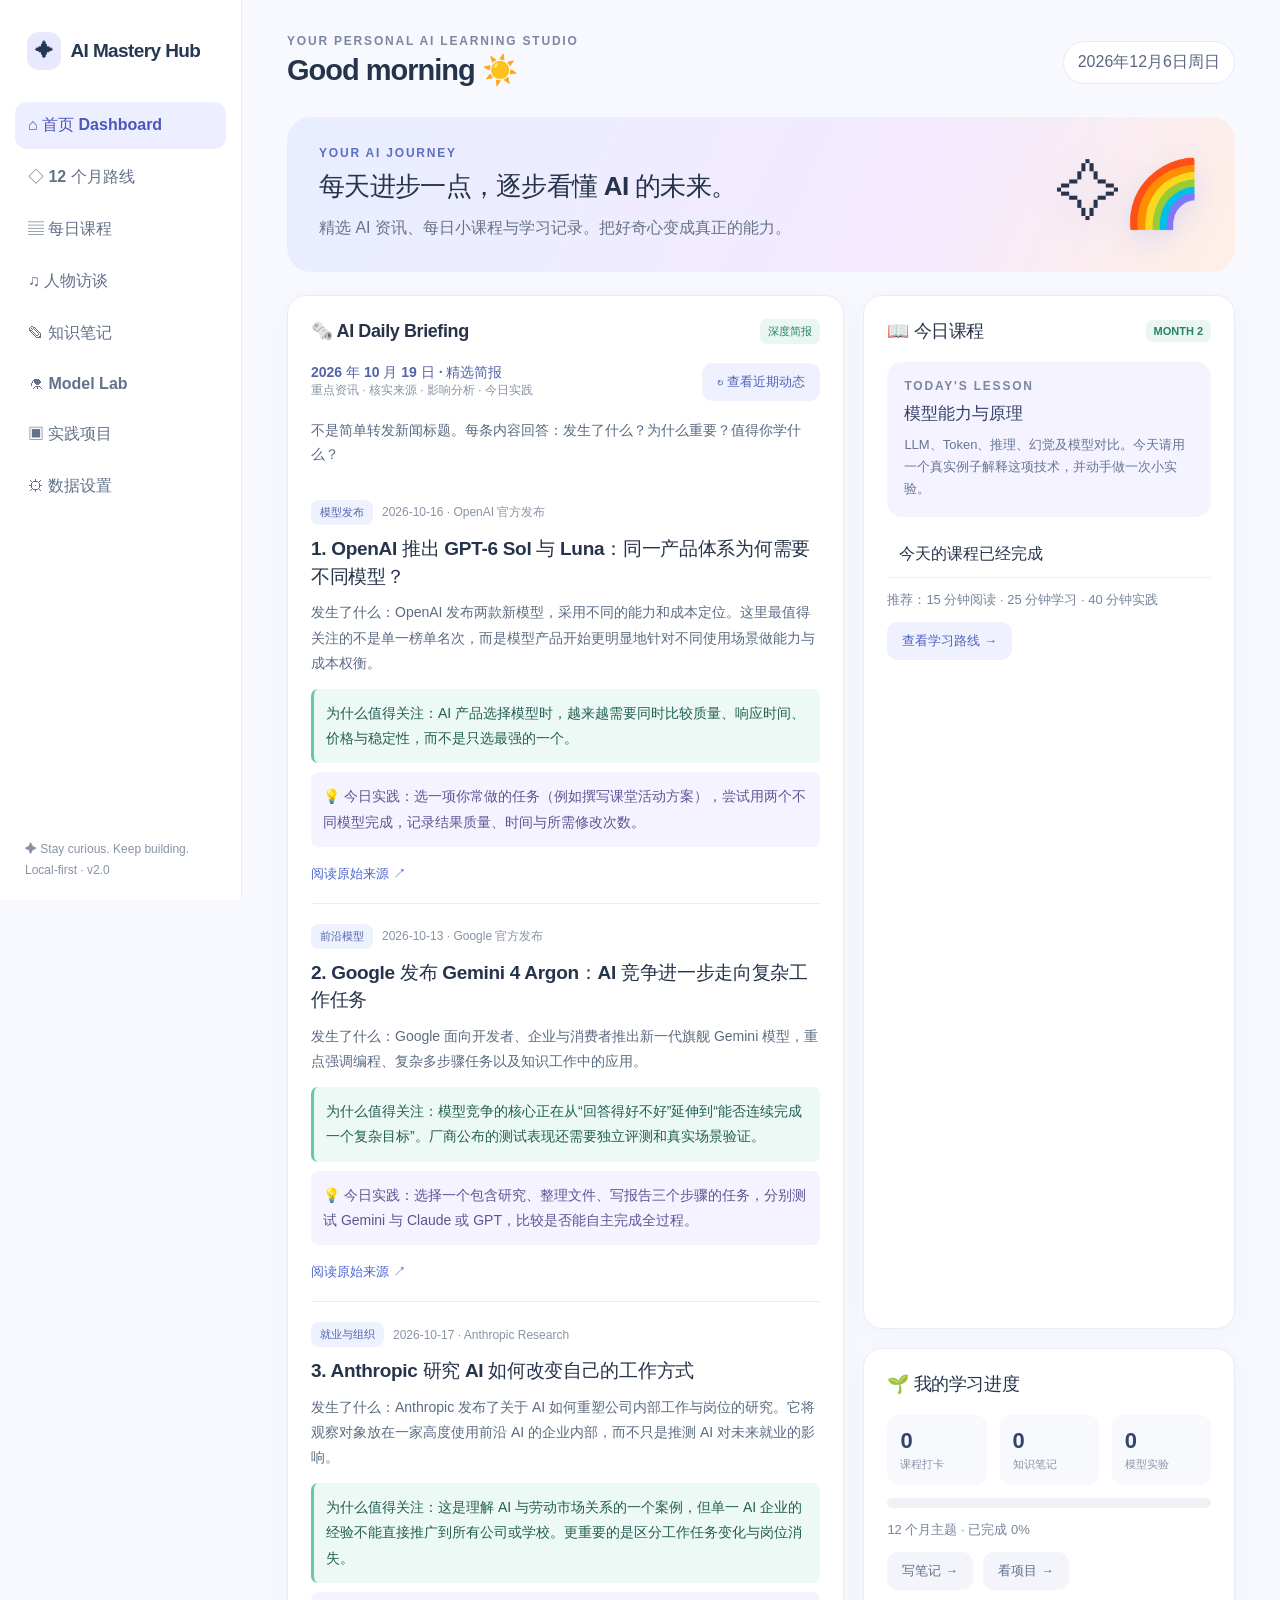
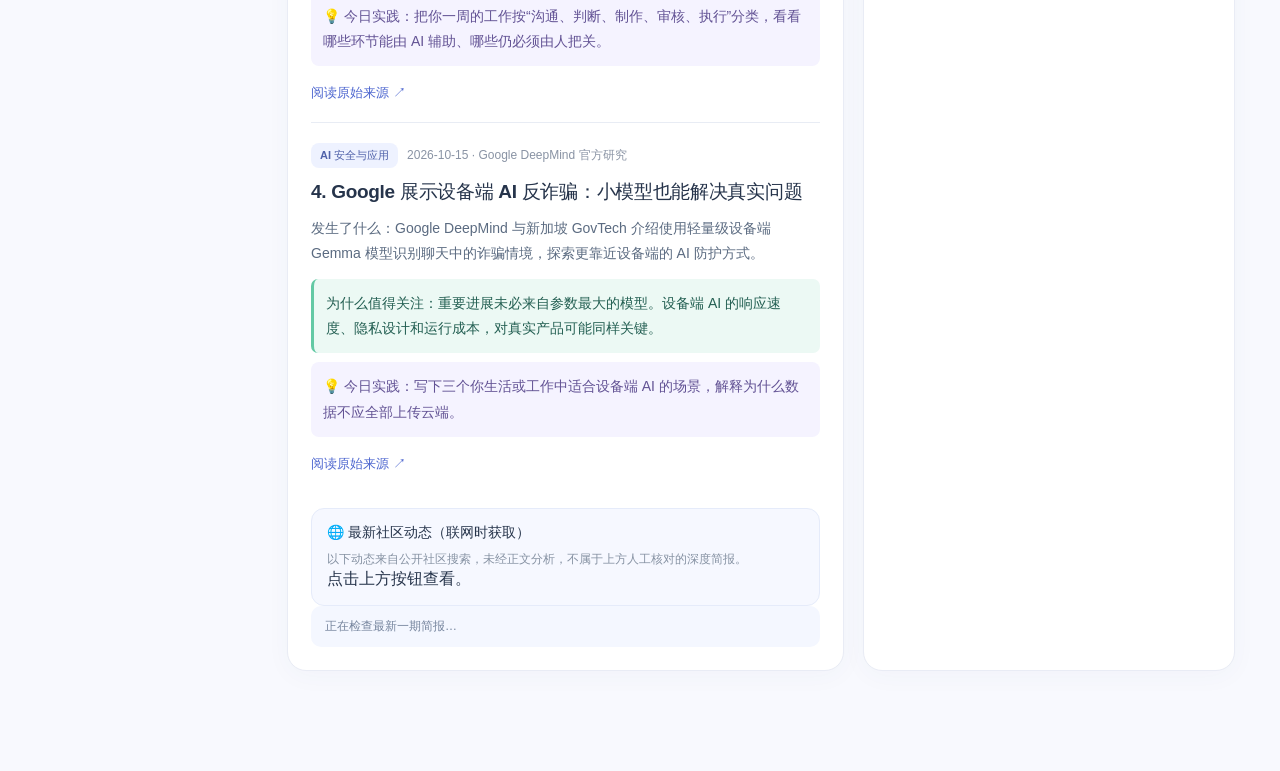
==== index.html @ 21d9a320 "Add AI Mastery Hub website" ====
<!doctype html><html lang="zh-CN"><head><meta charset="utf-8"><meta name="viewport" content="width=device-width, initial-scale=1"><title>AI Mastery Hub · Your Learning Studio</title><style>
:root{font-family:Inter,-apple-system,BlinkMacSystemFont,"Segoe UI","PingFang SC",sans-serif;color:#26344b;background:#f8f9fe;font-synthesis:none}*{box-sizing:border-box}body{margin:0}button,input,textarea,select{font:inherit}button{cursor:pointer}a{color:#4d66cf;text-decoration:none}a:hover{text-decoration:underline}.app{display:flex;min-height:100vh}.side{width:242px;background:white;border-right:1px solid #e8ebf4;padding:27px 15px;position:sticky;top:0;height:100vh;flex-shrink:0}.brand{font-size:19px;font-weight:850;letter-spacing:-.6px;display:flex;gap:9px;align-items:center;padding:5px 12px 32px;color:#243754}.logo{background:#e8e9ff;padding:8px;border-radius:12px}.nav{display:grid;gap:5px}.nav button{background:none;border:0;border-radius:12px;padding:13px;text-align:left;color:#63718a;font-weight:650}.nav button:hover,.nav button.active{background:#edeeff;color:#4b57bc}.nav button span{display:inline-block;width:29px}.sidefoot{position:absolute;bottom:20px;left:25px;right:25px;font-size:12px;line-height:1.7;color:#8793a6}.main{max-width:1220px;margin:auto;padding:34px 45px 100px;width:100%}.top{display:flex;align-items:center;justify-content:space-between;gap:16px;margin-bottom:26px}.eyebrow{font-size:12px;font-weight:750;letter-spacing:1.8px;color:#7b86a0;text-transform:uppercase}.top h1{font-size:29px;letter-spacing:-1px;margin:5px 0 4px}.muted{color:#77849a}.small{font-size:13px}.pill{background:white;border:1px solid #e6eaf4;border-radius:999px;padding:10px 14px;white-space:nowrap;color:#5b6681}.hero{background:linear-gradient(115deg,#e8eeff,#f4eaff 65%,#ffefe5);padding:29px 32px;border-radius:24px;display:flex;justify-content:space-between;gap:18px;align-items:center;margin-bottom:23px}.hero h2{font-size:26px;letter-spacing:-.7px;margin:9px 0 10px}.hero p{margin:0;max-width:580px;line-height:1.8;color:#65738b}.heroart{font-size:65px;filter:drop-shadow(0px 8px 14px #a8b1ef55)}.grid{display:grid;grid-template-columns:1.2fr .8fr;gap:19px}.card{background:white;border:1px solid #e9ecf5;border-radius:19px;padding:23px;box-shadow:0px 5px 26px #30497009}.card h3{font-size:18px;letter-spacing:-.4px;margin:0}.cardhead{display:flex;align-items:center;justify-content:space-between;gap:8px;margin-bottom:19px}.button{border:0;background:#586cdf;color:white;padding:10px 15px;border-radius:11px;font-weight:700;font-size:13px}.button:hover{background:#4557c5}.button.secondary{background:#eff1ff;color:#5163be}.button.ghost{background:#f3f5fa;color:#61718e}.tag{background:#e9f7f0;color:#278268;font-size:11px;font-weight:750;border-radius:7px;padding:5px 8px}.newsitem{padding:16px 0;border-bottom:1px solid #edf0f6}.newsitem:last-child{border:0}.newsitem a{font-weight:750;color:#33425c;line-height:1.6}.newsitem a:hover{color:#5363c3}.newsmeta{font-size:12px;color:#8995a7;margin-bottom:7px}.lesson{background:#f4f3ff;border-radius:15px;padding:17px;margin:12px 0 15px}.lesson h4{margin:9px 0;color:#34416a;font-size:17px}.lesson p{font-size:13px;color:#687595;line-height:1.7;margin:0}.progress{height:10px;background:#eff1f7;border-radius:100px;overflow:hidden;margin:13px 0}.fill{height:100%;width:0;background:linear-gradient(90deg,#8298ef,#73c9b1);border-radius:100px;transition:width .2s}.statrow{display:grid;grid-template-columns:repeat(3,1fr);gap:13px}.stat{background:#f8f9fd;border-radius:12px;padding:13px}.stat strong{font-size:22px;display:block;color:#34436e}.stat span{font-size:11px;color:#8994a7}.section{display:none}.section.active{display:block}.sectiontitle{font-size:22px;letter-spacing:-.6px;margin:0 0 8px}.sub{line-height:1.7;margin:0 0 25px;color:#75839a}.months{display:grid;grid-template-columns:repeat(3,minmax(0,1fr));gap:15px}.month{padding:20px;border-radius:17px;background:white;border:1px solid #e9ecf5}.month .num{color:#6b77ca;font-weight:800;font-size:13px}.month h3{margin:13px 0 8px;font-size:17px}.month p{font-size:13px;line-height:1.7;color:#77849a}.formrow{display:flex;gap:10px;align-items:center;margin:13px 0}input,textarea,select{border:1px solid #dfe5f2;border-radius:11px;padding:11px;background:white;color:#32425a;min-width:0}input{flex:1}textarea{width:100%;min-height:120px;resize:vertical}.entry{padding:15px 0;border-bottom:1px solid #edf0f6}.entry:last-child{border:0}.entry .date{font-size:12px;color:#8994a7}.entry p{white-space:pre-wrap;line-height:1.7;color:#66738b}.checkline{display:flex;gap:12px;align-items:flex-start;padding:12px 0;border-bottom:1px solid #eff1f5}.checkline input{flex:0;width:17px;height:17px;margin:3px 0 0;accent-color:#6474d8}.empty{color:#8b94a7;padding:14px 0;font-size:13px}.infobar{font-size:12px;color:#76859e;background:#f4f7ff;padding:11px 14px;border-radius:10px;line-height:1.6}.mobilehead{display:none}.full{grid-column:1/-1} @media(max-width:900px){.side{width:205px}.main{padding:26px 22px 80px}.months{grid-template-columns:repeat(2,minmax(0,1fr))}}@media(max-width:680px){.app{display:block}.side{display:none}.mobilehead{display:flex;gap:8px;overflow:auto;background:white;padding:12px;position:sticky;top:0;z-index:4;border-bottom:1px solid #eaeefa}.mobilehead button{border:0;background:#f4f5ff;color:#60708f;border-radius:10px;padding:10px 12px;white-space:nowrap}.mobilehead button.active{background:#596adb;color:white}.main{padding:25px 16px 70px}.top h1{font-size:24px}.pill{font-size:11px;padding:8px}.hero{padding:21px}.hero h2{font-size:22px}.heroart{display:none}.grid{grid-template-columns:1fr}.months{grid-template-columns:1fr}.statrow{gap:7px}.stat{padding:10px}.stat strong{font-size:19px}.card{padding:18px}}

.briefLead{display:flex;gap:12px;align-items:center;justify-content:space-between;flex-wrap:wrap;margin:0 0 18px}.briefDate{font-weight:800;font-size:14px;color:#5263a7}.briefNote{font-size:12px;color:#8993a4}.briefStory{padding:20px 0;border-bottom:1px solid #e8ecf4}.briefStory:last-child{border-bottom:0}.briefTop{display:flex;align-items:center;gap:9px;flex-wrap:wrap;margin-bottom:10px}.briefCategory{background:#eef2ff;color:#5062aa;padding:5px 9px;border-radius:8px;font-size:11px;font-weight:750}.briefStory h4{font-size:19px;line-height:1.45;margin:8px 0 10px;letter-spacing:-.3px}.briefStory p{font-size:14px;line-height:1.8;color:#5b6b81;margin:9px 0}.briefStory .takeaway{background:#ecf9f4;color:#235f52;border-left:3px solid #63c9a4;border-radius:7px;padding:12px;margin-top:13px}.briefStory .try{background:#f5f3ff;color:#625294;padding:12px;border-radius:8px}.briefStory a{font-size:13px;font-weight:750;display:inline-block;margin-top:9px}.briefIntro{font-size:14px;color:#596a82;line-height:1.7}.feedAlt{background:#f6f8ff;border:1px solid #e5ebfa;border-radius:13px;padding:15px;margin-top:15px}.feedAlt h4{margin:0 0 8px;font-size:14px}.feedAltItem{padding:8px 0;border-bottom:1px solid #e6eafa}.feedAltItem:last-child{border:0}.feedAltItem a{font-size:13px;font-weight:700}.resourceCard{margin:11px 0 17px;padding:15px;background:#f8faff;border:1px solid #e5eaf9;border-radius:13px}.resourceCard a{font-weight:800}.resourceMeta{font-size:12px;color:#71839b;margin:6px 0}.resourceCard p{font-size:13px;line-height:1.7;color:#5e6c81}.disclosure{font-size:12px;line-height:1.6;color:#8692a3}

.syncPanel{background:linear-gradient(115deg,#f0f4ff,#fff8f1);border:1px solid #dfe7ff;border-radius:15px;padding:17px;margin:14px 0}.syncPanel h3{margin:0 0 9px}.syncPanel .formrow{flex-wrap:wrap}.syncPanel input{min-width:180px}.syncline{font-size:12px;color:#596f95;line-height:1.7}.fresh{display:inline-block;background:#e8f6ed;color:#227c57;border-radius:9px;padding:5px 9px;font-size:11px;font-weight:750}.courseStatus{font-size:12px;color:#546985;margin:8px 0;padding:8px;background:#f0f5ff;border-radius:8px}.briefUnavailable{border-radius:14px;background:#fff7e7;color:#8a5c21;padding:13px;font-size:13px}.report-hero{background:#f0f6ff;border-radius:14px;padding:14px;margin-bottom:8px;line-height:1.8}
.interviewGrid{display:grid;grid-template-columns:repeat(2,minmax(0,1fr));gap:17px}.interviewCard{background:white;border:1px solid #e8edf7;border-radius:19px;padding:22px;box-shadow:0 5px 22px #34496b0a}.interviewCard h3{margin:10px 0 7px;font-size:18px;line-height:1.45}.interviewCard p{font-size:13px;line-height:1.75;color:#60718e}.interviewMeta{font-size:12px;color:#7b88a5}.interviewPill{display:inline-block;background:#f0ebff;color:#6d55bd;border-radius:999px;font-size:11px;font-weight:750;padding:5px 9px}.interviewBtns{display:flex;flex-wrap:wrap;gap:8px;margin-top:16px}.interviewQuestion{background:#f4f7ff;border-radius:12px;padding:12px;font-size:13px;color:#506585;line-height:1.6}.interviewCard details{font-size:13px;color:#5d6d86;line-height:1.7}.interviewCard summary{cursor:pointer;font-weight:700;padding:8px 0}@media(max-width:760px){.interviewGrid{grid-template-columns:1fr}}</style></head><body><div class="app"><aside class="side"><div class="brand"><span class="logo">✦</span> AI Mastery Hub</div><nav class="nav" id="nav"></nav><div class="sidefoot">✦ Stay curious. Keep building.<br>Local-first · v2.0</div></aside><div class="mobilehead" id="mobile"></div><main class="main"><header class="top"><div><div class="eyebrow">YOUR PERSONAL AI LEARNING STUDIO</div><h1 id="pageTitle">Good morning ☀️</h1></div><div class="pill" id="todayDate"></div></header><section id="dashboard" class="section active"><div class="hero"><div><div class="eyebrow" style="color:#5d6fc0">YOUR AI JOURNEY</div><h2>每天进步一点，逐步看懂 AI 的未来。</h2><p>精选 AI 资讯、每日小课程与学习记录。把好奇心变成真正的能力。</p></div><div class="heroart">✧🌈</div></div><div class="grid"><article class="card"><div class="cardhead"><h3>🗞️ AI Daily Briefing</h3><span class="tag">深度简报</span></div><div class="briefLead"><div><div class="briefDate" id="briefDate">2026 年 10 月 19 日 · 精选简报</div><div class="briefNote">重点资讯 · 核实来源 · 影响分析 · 今日实践</div></div><button class="button secondary" id="refreshNews">↻ 查看近期动态</button></div><p class="briefIntro">不是简单转发新闻标题。每条内容回答：发生了什么？为什么重要？值得你学什么？</p><div id="newsList"></div><div class="feedAlt"><h4>🌐 最新社区动态（联网时获取）</h4><div class="disclosure">以下动态来自公开社区搜索，未经正文分析，不属于上方人工核对的深度简报。</div><div id="liveHeadlines">点击上方按钮查看。 </div></div><div class="infobar" id="newsState">正在检查最新一期简报…</div></article><div style="display:grid;gap:19px"><article class="card"><div class="cardhead"><h3>📖 今日课程</h3><span class="tag" id="weekTag">WEEK 1</span></div><div class="lesson"><div class="eyebrow">TODAY'S LESSON</div><h4 id="lessonTitle"></h4><p id="lessonDesc"></p></div><div class="checkline"><input type="checkbox" id="lessonCheck"><label for="lessonCheck">今天的课程已经完成</label></div><p class="small muted">推荐：15 分钟阅读 · 25 分钟学习 · 40 分钟实践</p><button class="button secondary" data-page="roadmap">查看学习路线 →</button></article><article class="card"><div class="cardhead"><h3>🌱 我的学习进度</h3></div><div class="statrow"><div class="stat"><strong id="sDone">0</strong><span>课程打卡</span></div><div class="stat"><strong id="sNotes">0</strong><span>知识笔记</span></div><div class="stat"><strong id="sTests">0</strong><span>模型实验</span></div></div><div class="progress"><div class="fill" id="progressFill"></div></div><div class="small muted" id="progressText">12 个月学习计划 · 已完成 0%</div><div class="formrow"><button class="button ghost" data-page="notes">写笔记 →</button><button class="button ghost" data-page="projects">看项目 →</button></div></article></div></div></section><section id="roadmap" class="section"><h2 class="sectiontitle">🗺️ 12 个月学习路线</h2><p class="sub">Full Picture · Frontier Usage · Judgement · Real Projects</p><div class="months" id="months"></div></section><section id="courses" class="section"><h2 class="sectiontitle">📚 学习课程</h2><p class="sub">每月主题匹配真实可打开的课程、研究报告与官方教程。完成记录保存在浏览器中。课程链接的每周检查结果将在自动发布后更新，基础课程仍会保留。</p><div class="courseStatus" id="courseAudit">精选课程上次人工整理：2026-10-19 · 等待自动检查结果</div><div class="card" id="courseList"></div></section><section id="interviews" class="section"><h2 class="sectiontitle">🎙️ AI Conversations · 人物访谈</h2><p class="sub">从科技领袖、研究者和创业者的真实对话里，理解 AI 技术、商业和他们的故事。每期都有推荐片段、中文导读和思考题。以下为精选档案，不冒充每天自动更新。</p><div class="card" style="margin-bottom:20px"><div class="cardhead"><h3>本周精选访谈</h3><span class="tag">深度学习</span></div><p class="small muted">不需要一次听完整集。优先听推荐片段，打开原站阅读 transcript，再写下你自己的判断。</p><div class="formrow" style="flex-wrap:wrap"><input id="interviewSearch" placeholder="搜索人物、公司、话题…" aria-label="搜索访谈"/><select id="interviewFilter" aria-label="选择主题"><option value="all">全部主题</option><option value="前沿技术">前沿技术</option><option value="商业战略">商业战略</option><option value="人物故事">人物故事</option></select></div><div class="infobar" id="interviewCount"></div></div><div class="interviewGrid" id="interviewList"></div><div class="card" style="margin-top:20px"><h3>📌 你自己的访谈笔记</h3><p class="small muted">观看后可点击卡片中的「写访谈笔记」，自动带入人物和问题，再在知识笔记中补充你的观点。</p><p class="small muted">新增访谈需要经过来源审核。当前不会自动抓取视频字幕，也不会声称访谈观点是客观事实。</p></div></section><section id="notes" class="section"><h2 class="sectiontitle">✍️ 知识笔记</h2><p class="sub">把学过的知识整理成自己的理解。</p><div class="card"><input id="noteTitle" placeholder="笔记标题，比如：为什么 Agent 很重要？" style="width:100%;margin-bottom:12px"><textarea id="noteBody" placeholder="记录你的理解、证据与问题…"></textarea><div class="formrow"><button class="button" id="addNote">保存笔记</button></div><div id="noteList"></div></div></section><section id="lab" class="section"><h2 class="sectiontitle">🧪 Model Lab</h2><p class="sub">用相同任务比较 GPT、Claude、Gemini 等模型，记录真实体验。</p><div class="card"><input id="labTitle" placeholder="实验：例如制作 AI 教师培训 PPT" style="width:100%;margin-bottom:12px"><textarea id="labBody" placeholder="模型 / 任务 / 结果 / 修改次数 / 结论"></textarea><div class="formrow"><button class="button" id="addLab">记录实验</button></div><div id="labList"></div></div></section><section id="projects" class="section"><h2 class="sectiontitle">🚀 实践项目</h2><p class="sub">从实验到交付，用真实项目证明 AI 能力。</p><div class="months"><div class="month"><div class="num">PROJECT 01</div><h3>AI 互动学习网站</h3><p>做一个可用、可测试的 Digital Citizenship 互动页面。</p></div><div class="month"><div class="num">PROJECT 02</div><h3>AI Workflow Assistant</h3><p>探索工具调用、自动化、审批与错误处理。</p></div><div class="month"><div class="num">PROJECT 03</div><h3>AI Intelligence System</h3><p>打造高质量、可核对来源的个人 AI 情报系统。</p></div></div><div class="card" style="margin-top:20px"><h3>我的项目日志</h3><div class="formrow"><input id="projectText" placeholder="记录今天的项目进展"><button class="button" id="addProject">添加</button></div><div id="projectList"></div></div></section><section id="settings" class="section"><h2 class="sectiontitle">⚙️ 数据与设置</h2><p class="sub">确保学习数据安全，并明确同步状态。</p><div class="syncPanel"><h3>☁️ 云端账户与同步</h3><p class="syncline" id="cloudStatus">正在检查云端配置…</p><div id="cloudSignedOut"><div class="formrow"><input id="loginEmail" type="email" placeholder="你的邮箱"><button class="button" id="sendLink">发送登录链接</button></div><p class="syncline">首次登录会保留本地数据；云端已有记录时，请先确认采用哪一份。登录链接需在同一浏览器打开。</p></div><div id="cloudSignedIn" style="display:none"><div class="formrow"><button class="button secondary" id="syncNow">立即同步</button><button class="button ghost" id="signOut">退出账户</button></div></div><p class="syncline" id="cloudDetail"></p></div><div class="card"><h3>本地备份</h3><p class="sub" style="margin-top:12px">离线时自动保存在当前浏览器。部署并配置 Supabase 后可登录同步；请定期导出 JSON 备份。</p><div class="formrow" style="flex-wrap:wrap"><button class="button" id="export">导出 JSON 备份</button><label class="button secondary" style="cursor:pointer">导入备份<input id="import" type="file" accept=".json,application/json" hidden></label></div><div class="infobar">建议定期备份。不要在笔记中输入学生或员工的敏感信息。</div></div></section></main></div><script>
(()=>{'use strict';const items=[['dashboard','⌂','首页 Dashboard'],['roadmap','◇','12 个月路线'],['courses','▤','每日课程'],['interviews','♫','人物访谈'],['notes','✎','知识笔记'],['lab','⚗','Model Lab'],['projects','▣','实践项目'],['settings','⚙','数据设置']];const $=id=>document.getElementById(id);const safe=s=>String(s).replace(/[&<>"']/g,c=>({'&':'&amp;','<':'&lt;','>':'&gt;','"':'&quot;',"'":'&#39;'}[c]));const key='ai_mastery_rebuilt_v2';let state;try{state=JSON.parse(localStorage.getItem(key)||'{}')}catch{state={}};state={checks:{},notes:[],lab:[],projects:[],...state};function save(){try{state._updatedAt=new Date().toISOString();localStorage.setItem(key,JSON.stringify(state));window.dispatchEvent(new Event("hub-local-changed"))}catch(e){alert("保存失败，请检查浏览器存储设置。")}}function nav(page){document.querySelectorAll('.section').forEach(e=>e.classList.toggle('active',e.id===page));document.querySelectorAll('[data-page]').forEach(e=>e.classList.toggle('active',e.dataset.page===page));$('pageTitle').textContent=page==='dashboard'?'Good morning ☀️':items.find(i=>i[0]===page)?.[2]||'AI Mastery Hub';window.scrollTo(0,0)}items.forEach(([id,icon,name])=>{for(const host of ['nav','mobile']){const b=document.createElement('button');b.dataset.page=id;b.textContent=(host==='nav'?icon+'  ':'')+name;b.addEventListener('click',()=>nav(id));$(host).appendChild(b)}});document.querySelectorAll('button[data-page]').forEach(b=>b.addEventListener('click',()=>nav(b.dataset.page)));const chapters=[['全球 AI 全景','模型、芯片、算力、应用及全球竞争'],['模型能力与原理','LLM、Token、推理、幻觉及模型对比'],['前沿 AI 工具与 Agent','Deep Research、AI Coding 和工具调用'],['AI Coding 与产品创造','利用 AI 创建并测试完整网站'],['API、RAG 与系统连接','检索增强、权限与数据集成'],['AI Agent 实践','多步骤工作流、审批和异常处理'],['中美 AI 竞争','头部公司战略及产业生态'],['AI 商业模式','To B、To C、云服务与单位经济'],['AI 与产业变革','教育、金融、制造及劳动市场'],['AI 评估与治理','质量、安全、隐私及可靠性'],['前沿趋势研究','机器人、科学 AI、多模态与世界模型'],['综合项目与输出','Portfolio、真实反馈与年度复盘']];$('months').innerHTML=chapters.map((x,i)=>`<div class="month"><div class="num">MONTH ${String(i+1).padStart(2,'0')} · ${['UNDERSTAND','BUILD','EVALUATE','LEAD'][Math.floor(i/3)]}</div><h3>${safe(x[0])}</h3><p>${safe(x[1])}</p><button class="button secondary" data-course="${i}">查看课程 →</button></div>`).join('');$('months').addEventListener('click',e=>{let b=e.target.closest('[data-course]');if(b){nav('courses');document.querySelector(`[data-index="${b.dataset.course}"]`)?.scrollIntoView({behavior:'smooth',block:'center'})}});const start=new Date(2026,9,19);let day=Math.max(0,Math.floor((new Date().setHours(0,0,0,0)-start.getTime())/86400000));let ci=Math.min(11,Math.floor(day/30));$('lessonTitle').textContent=chapters[ci][0];$('lessonDesc').textContent=chapters[ci][1]+'。今天请用一个真实例子解释这项技术，并动手做一次小实验。';$('weekTag').textContent='MONTH '+(ci+1);$('lessonCheck').checked=!!state.checks['day'+day];$('lessonCheck').onchange=e=>{state.checks['day'+day]=e.target.checked;save();stats();renderCourses()};const resources=[
[{title:'AI for Everyone · Andrew Ng',kind:'完整课程 · 入门 · 约7小时',url:'https://www.deeplearning.ai/courses/ai-for-everyone',why:'先建立 AI 技术、项目和组织应用的全局框架。'},{title:'Stanford AI Index 2026',kind:'年度研究报告 · 可阅读中文版',url:'https://hai.stanford.edu/ai-index/2026-ai-index-report',why:'从研究、模型表现、算力、经济、教育与政策九个角度理解全球 AI 现状。'}],
[{title:'Microsoft Learn · AI Concepts',kind:'学习路径 · 入门 · 3小时51分',url:'https://learn.microsoft.com/en-us/training/paths/ai-concepts/',why:'建立生成式 AI、视觉、语音、信息提取、RAG 等概念基础。'},{title:'Artificial Analysis · Model Comparison',kind:'动态模型数据 · 数据参考',url:'https://artificialanalysis.ai/',why:'比较模型能力、速度与价格，不要只看营销排名。'}],
[{title:'OpenAI Academy · Agents & Workflows',kind:'免费自学课程入口',url:'https://openai.com/academy/',why:'学习如何指挥 Agent、审核交付物和改进工作流。'},{title:'Hugging Face · Introduction to Agents',kind:'开放课程 · 含练习',url:'https://huggingface.co/learn/agents-course/unit1/introduction',why:'从 Agent、工具调用与行动循环理解智能体。'}],
[{title:'DeepLearning.AI · AI Courses',kind:'课程目录 · 按 AI Coding 筛选',url:'https://www.deeplearning.ai/courses',why:'选择 AI Coding 实践课，交付一个可运行的网页。'},{title:'OpenAI Academy · Applied AI Foundations',kind:'课程入口 · 应用实践',url:'https://openai.com/academy/',why:'学习把一次性提示转换为可复用工作流程。'}],
[{title:'Microsoft Learn · AI Concepts',kind:'学习路径 · 相关 RAG 模块',url:'https://learn.microsoft.com/en-us/training/paths/ai-concepts/',why:'理解检索增强、信息提取和系统连接的基本概念。'},{title:'DeepLearning.AI · RAG Courses',kind:'课程目录 · 搜索 RAG',url:'https://www.deeplearning.ai/courses',why:'按技术深度选择实践教程，不必深入算法训练。'}],
[{title:'Hugging Face · Agents Course',kind:'开放课程 · 技术实践',url:'https://huggingface.co/learn/agents-course/unit1/introduction',why:'进一步学习 Agent 工具、执行流程和评估。'}],
[{title:'Stanford AI Index 2026',kind:'研究报告 · 中美模型竞争',url:'https://hai.stanford.edu/ai-index/2026-ai-index-report',why:'使用数据研究中美模型差距、研发与基础设施。'}],
[{title:'Stanford AI Index · Economy',kind:'行业研究章节',url:'https://hai.stanford.edu/ai-index/2026-ai-index-report',why:'研究 AI 企业采用、投资、就业与经济效应。'},{title:'AI for Everyone',kind:'课程 · 企业 AI 战略章节',url:'https://www.deeplearning.ai/courses/ai-for-everyone',why:'建立 AI 项目、企业部署与商业价值的基本判断。'}],
[{title:'Stanford AI Index · Education & Economy',kind:'年度数据与行业分析',url:'https://hai.stanford.edu/ai-index/2026-ai-index-report',why:'从教育与劳动市场两方面观察 AI 的真实影响。'}],
[{title:'OpenAI Academy',kind:'课程 · Responsible AI / AI adoption',url:'https://openai.com/academy/',why:'寻找负责任部署、工作流审查与 AI 应用相关学习。'},{title:'Microsoft Learn · AI Concepts',kind:'课程 · 基础评估与风险',url:'https://learn.microsoft.com/en-us/training/paths/ai-concepts/',why:'复习 AI 负责任使用及系统能力限制。'}],
[{title:'Google DeepMind · Research',kind:'研究文章与前沿专题',url:'https://deepmind.google/research/',why:'持续研究机器人、科学 AI、多模态等方向。'},{title:'Hugging Face Papers',kind:'最新论文索引',url:'https://huggingface.co/papers',why:'学习识别新研究的核心贡献与局限。'}],
[{title:'OpenAI Academy · Courses',kind:'自学课程及项目复盘',url:'https://openai.com/academy/',why:'用已完成项目补足输出和演示能力。'},{title:'Stanford AI Index 2026',kind:'综合复盘报告',url:'https://hai.stanford.edu/ai-index/2026-ai-index-report',why:'制作自己的年度产业判断报告。'}]
];
function renderCourses(){
 $('courseList').innerHTML=chapters.map((c,i)=>`<div class="entry" data-index="${i}"><label class="checkline"><input type="checkbox" data-check="${i}" ${state.checks['month'+i]?'checked':''}><div><strong>Month ${i+1} · ${safe(c[0])}</strong><div class="small muted" style="margin-top:5px">${safe(c[1])}</div></div></label>${resources[i].map(r=>`<div class="resourceCard"><a href="${safe(r.url)}" target="_blank" rel="noopener noreferrer">↗ ${safe(r.title)}</a><div class="resourceMeta">${safe(r.kind)}</div><p>${safe(r.why)}</p></div>`).join('')}<div class="small muted">学习输出：用自己的语言总结 3 个关键观点，并完成一项真实实践。</div></div>`).join('');
 document.querySelectorAll('[data-check]').forEach(el=>el.onchange=e=>{state.checks['month'+e.target.dataset.check]=e.target.checked;save();stats()});
}
function stats(){let done=Array.from({length:12},(_,i)=>!!state.checks['month'+i]).filter(Boolean).length;$('sDone').textContent=Object.values(state.checks).filter(Boolean).length;$('sNotes').textContent=state.notes.length;$('sTests').textContent=state.lab.length;$('progressFill').style.width=(done/12*100)+'%';$('progressText').textContent=`12 个月主题 · 已完成 ${Math.round(done/12*100)}%`}function renderEntries(name,listid){let host=$(listid);host.innerHTML=state[name].length?state[name].slice().reverse().map((x,j)=>`<div class="entry"><div class="date">${safe(x.date)}</div><strong>${safe(x.title)}</strong><p>${safe(x.body)}</p><button class="button ghost" data-delete="${state[name].length-1-j}">删除</button></div>`).join(''):'<div class="empty">暂无记录，写下你的第一条吧。</div>';host.querySelectorAll('[data-delete]').forEach(b=>b.onclick=()=>{if(confirm('确定删除这条记录吗？')){state[name].splice(Number(b.dataset.delete),1);save();renderAll()}})}function add(name,titleId,bodyId){let t=$(titleId).value.trim(),b=$(bodyId).value.trim();if(!t&&!b)return alert('请先输入内容');state[name].push({title:t||'未命名',body:b,date:new Date().toLocaleDateString('zh-CN')});$(titleId).value='';$(bodyId).value='';save();renderAll()}$('addNote').onclick=()=>add('notes','noteTitle','noteBody');$('addLab').onclick=()=>add('lab','labTitle','labBody');$('addProject').onclick=()=>{let t=$('projectText').value.trim();if(!t)return;state.projects.push({title:t,body:'',date:new Date().toLocaleDateString('zh-CN')});$('projectText').value='';save();renderAll()};function renderAll(){renderCourses();stats();renderEntries('notes','noteList');renderEntries('lab','labList');renderEntries('projects','projectList')};$('todayDate').textContent=new Date().toLocaleDateString('zh-CN',{year:'numeric',month:'long',day:'numeric',weekday:'short'});$('export').onclick=()=>{const a=document.createElement('a');a.href=URL.createObjectURL(new Blob([JSON.stringify(state,null,2)],{type:'application/json'}));a.download='ai-mastery-hub-backup.json';a.click();setTimeout(()=>URL.revokeObjectURL(a.href),1000)};$('import').onchange=async e=>{let f=e.target.files[0];if(!f)return;try{let d=JSON.parse(await f.text());if(!d||!Array.isArray(d.notes)||!Array.isArray(d.lab)||!Array.isArray(d.projects)||typeof d.checks!=='object')throw Error('文件格式不正确');if(confirm('导入将覆盖本机现有学习记录，继续吗？')){state=d;save();renderAll();$('lessonCheck').checked=!!state.checks['day'+day];alert('导入成功')}}catch(e){alert('无法导入：'+e.message)}e.target.value=''};const briefing=[
{type:'模型发布',date:'2026-10-16',title:'OpenAI 推出 GPT-6 Sol 与 Luna：同一产品体系为何需要不同模型？',summary:'OpenAI 发布两款新模型，采用不同的能力和成本定位。这里最值得关注的不是单一榜单名次，而是模型产品开始更明显地针对不同使用场景做能力与成本权衡。',why:'AI 产品选择模型时，越来越需要同时比较质量、响应时间、价格与稳定性，而不是只选最强的一个。',action:'选一项你常做的任务（例如撰写课堂活动方案），尝试用两个不同模型完成，记录结果质量、时间与所需修改次数。',source:'OpenAI 官方发布',url:'https://openai.com/index/introducing-gpt-6-sol-and-luna/'},
{type:'前沿模型',date:'2026-10-13',title:'Google 发布 Gemini 4 Argon：AI 竞争进一步走向复杂工作任务',summary:'Google 面向开发者、企业与消费者推出新一代旗舰 Gemini 模型，重点强调编程、复杂多步骤任务以及知识工作中的应用。',why:'模型竞争的核心正在从“回答得好不好”延伸到“能否连续完成一个复杂目标”。厂商公布的测试表现还需要独立评测和真实场景验证。',action:'选择一个包含研究、整理文件、写报告三个步骤的任务，分别测试 Gemini 与 Claude 或 GPT，比较是否能自主完成全过程。',source:'Google 官方发布',url:'https://blog.google/innovation-and-ai/models-and-research/gemini-models/introducing-gemini-4-argon/'},
{type:'就业与组织',date:'2026-10-17',title:'Anthropic 研究 AI 如何改变自己的工作方式',summary:'Anthropic 发布了关于 AI 如何重塑公司内部工作与岗位的研究。它将观察对象放在一家高度使用前沿 AI 的企业内部，而不只是推测 AI 对未来就业的影响。',why:'这是理解 AI 与劳动市场关系的一个案例，但单一 AI 企业的经验不能直接推广到所有公司或学校。更重要的是区分工作任务变化与岗位消失。',action:'把你一周的工作按“沟通、判断、制作、审核、执行”分类，看看哪些环节能由 AI 辅助、哪些仍必须由人把关。',source:'Anthropic Research',url:'https://www.anthropic.com/research/employment-at-anthropic'},
{type:'AI 安全与应用',date:'2026-10-15',title:'Google 展示设备端 AI 反诈骗：小模型也能解决真实问题',summary:'Google DeepMind 与新加坡 GovTech 介绍使用轻量级设备端 Gemma 模型识别聊天中的诈骗情境，探索更靠近设备端的 AI 防护方式。',why:'重要进展未必来自参数最大的模型。设备端 AI 的响应速度、隐私设计和运行成本，对真实产品可能同样关键。',action:'写下三个你生活或工作中适合设备端 AI 的场景，解释为什么数据不应全部上传云端。',source:'Google DeepMind 官方研究',url:'https://deepmind.google/blog/on-device-ai-scam-detection-mddi/'}
];
function showBriefing(){const host=$('newsList');host.innerHTML=briefing.map((n,i)=>`<div class="briefStory"><div class="briefTop"><span class="briefCategory">${safe(n.type)}</span><span class="briefNote">${safe(n.date)} · ${safe(n.source)}</span></div><h4>${i+1}. ${safe(n.title)}</h4><p><strong>发生了什么：</strong>${safe(n.summary)}</p><p class="takeaway"><strong>为什么值得关注：</strong>${safe(n.why)}</p><p class="try"><strong>💡 今日实践：</strong>${safe(n.action)}</p><a href="${safe(n.url)}" target="_blank" rel="noopener noreferrer">阅读原始来源 ↗</a></div>`).join('')}
async function news(){let btn=$('refreshNews');btn.disabled=true;btn.textContent='正在获取…';let ctrl=new AbortController(),timer=setTimeout(()=>ctrl.abort(),7500);try{const from=Math.floor(Date.now()/1000)-7*86400;let u='https://hn.algolia.com/api/v1/search_by_date?query=AI%20model&tags=story&hitsPerPage=25&numericFilters=created_at_i%3E'+from;let r=await fetch(u,{signal:ctrl.signal});if(!r.ok)throw Error('新闻服务暂时不可用');let d=await r.json();let hits=(d.hits||[]).filter(x=>x.title&&x.url&&/^https?:\/\//.test(x.url)).slice(0,7);if(!hits.length)throw Error('近期暂无匹配结果');$('liveHeadlines').innerHTML=hits.map(x=>`<div class="feedAltItem"><span class="briefNote">${safe(new Date(x.created_at).toLocaleDateString('zh-CN'))} · Hacker News</span><div><a href="${safe(x.url)}" target="_blank" rel="noopener noreferrer">${safe(x.title)} ↗</a></div></div>`).join('')}catch(e){$('liveHeadlines').textContent='暂时无法获取社区动态：'+e.message+'。上面的深度简报仍可离线阅读。'}finally{clearTimeout(timer);btn.disabled=false;btn.textContent='↻ 查看近期动态'}}$('refreshNews').onclick=news;showBriefing();

const interviewData=[{"id": "dario2026", "guest": "Dario Amodei", "role": "Anthropic CEO", "title": "We are near the end of the exponential", "source": "Dwarkesh Podcast", "date": "2026-02-13", "category": "商业战略", "level": "进阶", "duration": "长访谈 · 建议先听 20 分钟", "focus": "58:49 — How will AI labs actually make profit?", "desc": "AI 公司如何在指数级算力投入下建立商业模式？讨论模型能力、经济扩散与投资节奏。", "question": "为什么模型能力快速进步，不意味着收入和利润同步增长？", "url": "https://www.dwarkesh.com/p/dario-amodei-2"}, {"id": "satya2025", "guest": "Satya Nadella", "role": "Microsoft CEO", "title": "How Microsoft is preparing for AGI", "source": "Dwarkesh Podcast", "date": "2025-11-12", "category": "商业战略", "level": "中级", "duration": "1 小时 28 分 · 先听商业模式部分", "focus": "03:20 — Business models for AGI", "desc": "从微软视角理解大模型、Copilot、云数据中心、资本支出和 AI 平台战略。", "question": "为什么拥有基础设施和分发渠道的公司可能拥有不同的竞争优势？", "url": "https://podcasts.apple.com/us/podcast/satya-nadella-how-microsoft-is-preparing-for-agi/id1516093381?i=1000736461892"}, {"id": "demis2025", "guest": "Demis Hassabis", "role": "Google DeepMind CEO", "title": "Future of AI, Simulating Reality, Physics and Video Games", "source": "Lex Fridman #475", "date": "2025", "category": "前沿技术", "level": "进阶", "duration": "长访谈 · 推荐分段", "focus": "52:15 — Path to AGI；14:26 — Veo 3", "desc": "理解通用智能、世界模拟、视频生成，以及 AI 如何与科学研究结合。", "question": "视觉和世界建模能力，是否意味着模型已经理解了物理世界？", "url": "https://www.lexfridman.com/demis-hassabis-2-transcript/"}, {"id": "ilya2025", "guest": "Ilya Sutskever", "role": "SSI 创始人", "title": "We're moving from the age of scaling to the age of research", "source": "Dwarkesh Podcast", "date": "2025-11-25", "category": "前沿技术", "level": "高阶", "duration": "长访谈 · 推荐先听前 35 分钟", "focus": "00:00 — Model jaggedness；25:13 — Human generalization", "desc": "为什么现有模型在某些任务很聪明，在另一些任务却失败？探索规模化与基础研究的关系。", "question": "只增加模型算力，能否解决泛化和可靠性问题？", "url": "https://www.dwarkesh.com/p/ilya-sutskever-2"}, {"id": "jensen2023", "guest": "Jensen Huang", "role": "NVIDIA 创始人 / CEO", "title": "Inside NVIDIA's Origin, Platform Strategy, and Bet-the-Company Moments", "source": "Acquired", "date": "2023-10-16", "category": "人物故事", "level": "入门", "duration": "1 小时 23 分", "focus": "34:16 — Journey to the Data Center；45:45 — Company Building", "desc": "从创业故事切入，理解英伟达为何从 GPU 走向 AI 基础设施，以及长期产品战略。", "question": "哪些关键决策让一家显卡公司成为 AI 基础设施的重要企业？", "url": "https://www.acquired.fm/episodes/jensen-huang"}, {"id": "ilya2023", "guest": "Ilya Sutskever", "role": "AI 研究者", "title": "Why next-token prediction could surpass human intelligence", "source": "Dwarkesh Podcast", "date": "2023-03-27", "category": "前沿技术", "level": "中高级", "duration": "访谈 · 有完整文字稿", "focus": "05:57 — After generative models；15:27 — Alignment", "desc": "通过早期研究者的观点，理解模型训练、智能与 AI 安全问题。适合对照今天的进展进行反思。", "question": "这期访谈中的哪些预测已经被验证，哪些仍有不确定性？", "url": "https://www.dwarkesh.com/p/ilya-sutskever"}];
function renderInterviews(){const q=($('interviewSearch')?.value||'').trim().toLowerCase(),cat=$('interviewFilter')?.value||'all';const results=interviewData.filter(x=>(cat==='all'||x.category===cat)&&[x.title,x.guest,x.role,x.desc,x.source].join(' ').toLowerCase().includes(q));$('interviewCount').textContent=`找到 ${results.length} 期精选访谈 · 每期附原始来源和学习问题`;$('interviewList').innerHTML=results.length?results.map(x=>`<article class="interviewCard"><span class="interviewPill">${safe(x.category)} · ${safe(x.level)}</span><h3>${safe(x.guest)} · ${safe(x.title)}</h3><div class="interviewMeta">${safe(x.role)} · ${safe(x.source)} · ${safe(x.date)}</div><p>${safe(x.desc)}</p><div class="interviewQuestion"><strong>🎧 推荐片段：</strong>${safe(x.focus)}<br><strong>💭 思考：</strong>${safe(x.question)}</div><p class="interviewMeta">${safe(x.duration)}</p><details><summary>如何学习这期访谈？</summary>先听推荐片段 → 阅读原站文字稿（如有）→ 记录三个观点 → 写一个不同意或想验证的问题。较早访谈属于基础档案，不代表当下最新判断。</details><div class="interviewBtns"><a class="button" href="${safe(x.url)}" target="_blank" rel="noopener noreferrer">↗ 打开访谈</a><button class="button secondary" data-interview-note="${safe(x.id)}">✎ 写访谈笔记</button><button class="button ghost" data-interview-done="${safe(x.id)}">${state.checks['interview:'+x.id]?'✓ 已听完':'○ 标记听完'}</button></div></article>`).join(''):'<div class="card">没有找到匹配的访谈。试试其他关键词。</div>'}
$('interviewSearch').addEventListener('input',renderInterviews);$('interviewFilter').addEventListener('change',renderInterviews);
$('interviewList').addEventListener('click',e=>{const note=e.target.closest('[data-interview-note]'),done=e.target.closest('[data-interview-done]');if(note){const x=interviewData.find(z=>z.id===note.dataset.interviewNote);$('noteTitle').value='访谈 · '+x.guest+' · '+x.title;$('noteBody').value=`来源：${x.url}\n推荐片段：${x.focus}\n思考题：${x.question}\n\n我学到的三点：\n1. \n2. \n3. \n\n我想验证的问题：`;nav('notes');$('noteBody').focus()}if(done){const k='interview:'+done.dataset.interviewDone;state.checks[k]=!state.checks[k];save();renderInterviews();stats()}});
renderInterviews();
renderAll();nav('dashboard');window.HubApp={get:()=>JSON.parse(JSON.stringify(state)),set:(next)=>{state={checks:{},notes:[],lab:[],projects:[],...next};localStorage.setItem(key,JSON.stringify(state));renderAll();$("lessonCheck").checked=!!state.checks["day"+day]},renderBrief:(stories,date,source)=>{if(!Array.isArray(stories)||!stories.length)return;briefing.splice(0,briefing.length,...stories.map(s=>({type:s.type||"AI 动态",date:s.date||date,title:s.title||"",summary:s.summary||"",why:s.why||"",action:s.action||"",source:s.source||"源站",url:s.url||""})));showBriefing();$("briefDate").textContent=date+" · 自动精选简报";$("newsState").textContent="自动生成于 "+date+" · "+source+"。摘要基于链接标题与公开摘要，未阅读全文；请点击原文核实。"}};window.dispatchEvent(new Event("hub-ready"));})();
</script><script src="config.js"></script><script type="module" src="phase1.js"></script></body></html>
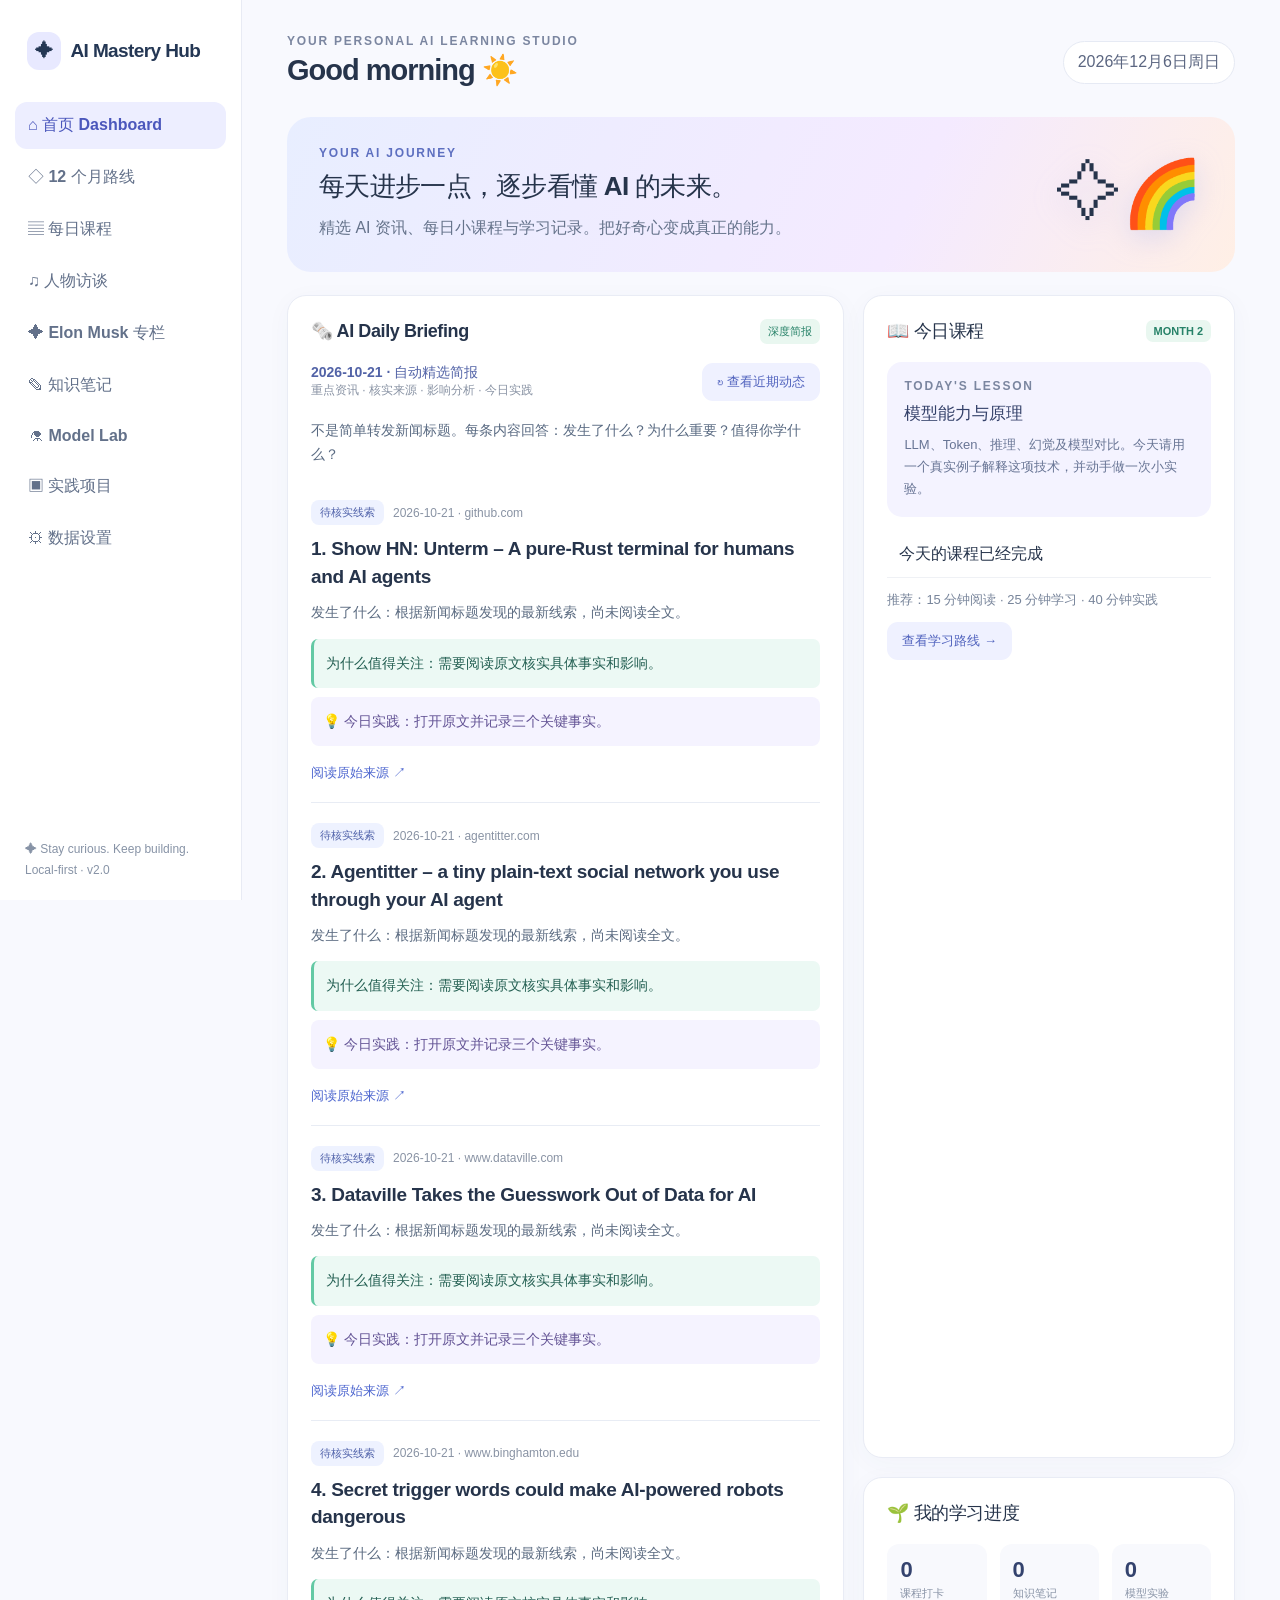
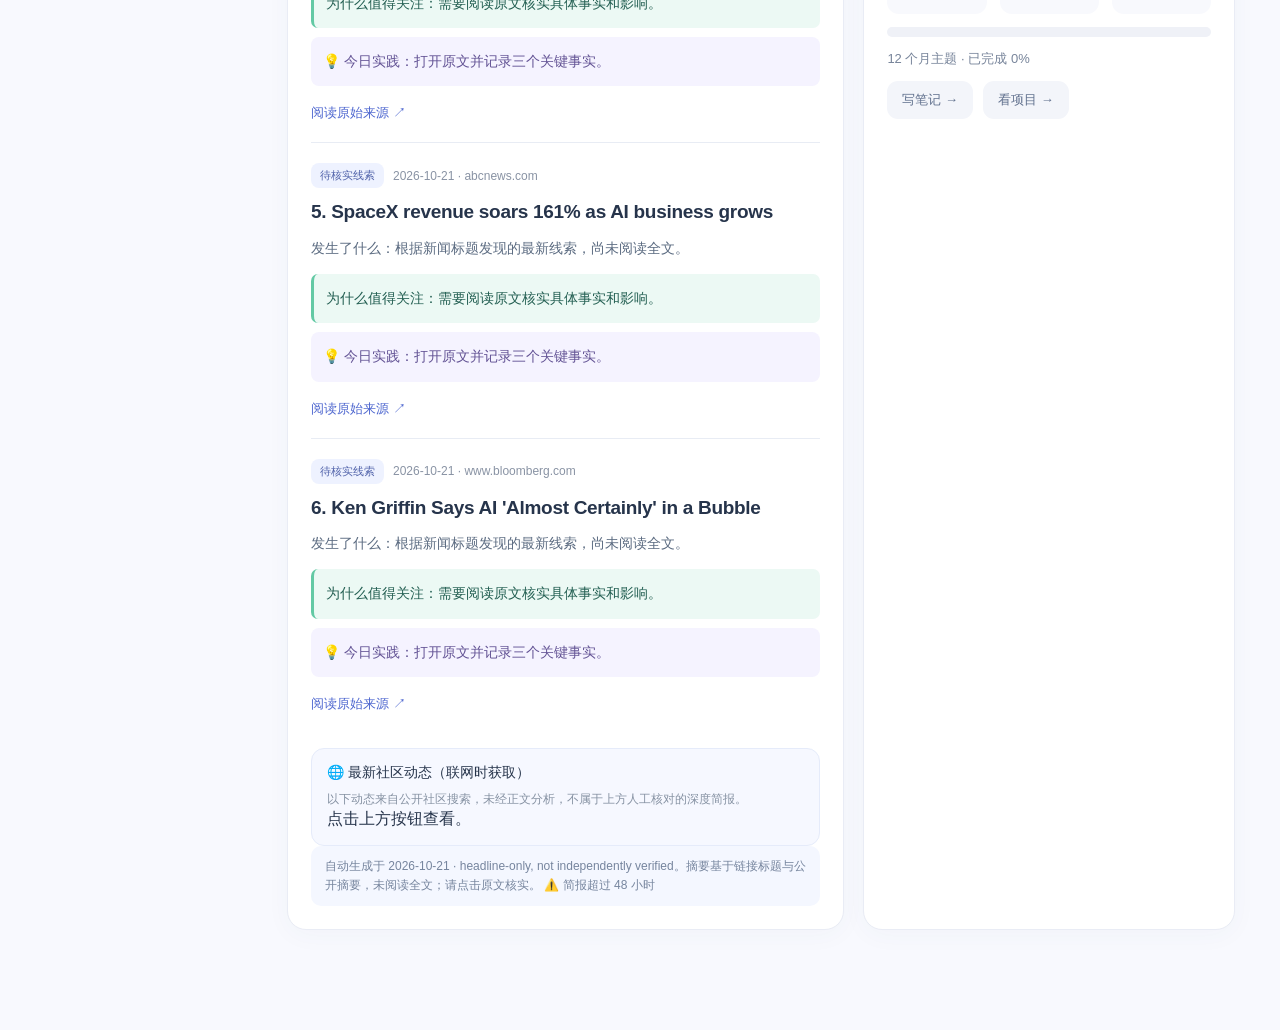
==== commit 369fc0d0: "Add Elon Musk learning column and scheduled RSS news with honest freshness status" ====
--- a/index.html
+++ b/index.html
@@ -5,7 +5,7 @@
 
 .syncPanel{background:linear-gradient(115deg,#f0f4ff,#fff8f1);border:1px solid #dfe7ff;border-radius:15px;padding:17px;margin:14px 0}.syncPanel h3{margin:0 0 9px}.syncPanel .formrow{flex-wrap:wrap}.syncPanel input{min-width:180px}.syncline{font-size:12px;color:#596f95;line-height:1.7}.fresh{display:inline-block;background:#e8f6ed;color:#227c57;border-radius:9px;padding:5px 9px;font-size:11px;font-weight:750}.courseStatus{font-size:12px;color:#546985;margin:8px 0;padding:8px;background:#f0f5ff;border-radius:8px}.briefUnavailable{border-radius:14px;background:#fff7e7;color:#8a5c21;padding:13px;font-size:13px}.report-hero{background:#f0f6ff;border-radius:14px;padding:14px;margin-bottom:8px;line-height:1.8}
 .interviewGrid{display:grid;grid-template-columns:repeat(2,minmax(0,1fr));gap:17px}.interviewCard{background:white;border:1px solid #e8edf7;border-radius:19px;padding:22px;box-shadow:0 5px 22px #34496b0a}.interviewCard h3{margin:10px 0 7px;font-size:18px;line-height:1.45}.interviewCard p{font-size:13px;line-height:1.75;color:#60718e}.interviewMeta{font-size:12px;color:#7b88a5}.interviewPill{display:inline-block;background:#f0ebff;color:#6d55bd;border-radius:999px;font-size:11px;font-weight:750;padding:5px 9px}.interviewBtns{display:flex;flex-wrap:wrap;gap:8px;margin-top:16px}.interviewQuestion{background:#f4f7ff;border-radius:12px;padding:12px;font-size:13px;color:#506585;line-height:1.6}.interviewCard details{font-size:13px;color:#5d6d86;line-height:1.7}.interviewCard summary{cursor:pointer;font-weight:700;padding:8px 0}@media(max-width:760px){.interviewGrid{grid-template-columns:1fr}}</style></head><body><div class="app"><aside class="side"><div class="brand"><span class="logo">✦</span> AI Mastery Hub</div><nav class="nav" id="nav"></nav><div class="sidefoot">✦ Stay curious. Keep building.<br>Local-first · v2.0</div></aside><div class="mobilehead" id="mobile"></div><main class="main"><header class="top"><div><div class="eyebrow">YOUR PERSONAL AI LEARNING STUDIO</div><h1 id="pageTitle">Good morning ☀️</h1></div><div class="pill" id="todayDate"></div></header><section id="dashboard" class="section active"><div class="hero"><div><div class="eyebrow" style="color:#5d6fc0">YOUR AI JOURNEY</div><h2>每天进步一点，逐步看懂 AI 的未来。</h2><p>精选 AI 资讯、每日小课程与学习记录。把好奇心变成真正的能力。</p></div><div class="heroart">✧🌈</div></div><div class="grid"><article class="card"><div class="cardhead"><h3>🗞️ AI Daily Briefing</h3><span class="tag">深度简报</span></div><div class="briefLead"><div><div class="briefDate" id="briefDate">2026 年 10 月 19 日 · 精选简报</div><div class="briefNote">重点资讯 · 核实来源 · 影响分析 · 今日实践</div></div><button class="button secondary" id="refreshNews">↻ 查看近期动态</button></div><p class="briefIntro">不是简单转发新闻标题。每条内容回答：发生了什么？为什么重要？值得你学什么？</p><div id="newsList"></div><div class="feedAlt"><h4>🌐 最新社区动态（联网时获取）</h4><div class="disclosure">以下动态来自公开社区搜索，未经正文分析，不属于上方人工核对的深度简报。</div><div id="liveHeadlines">点击上方按钮查看。 </div></div><div class="infobar" id="newsState">正在检查最新一期简报…</div></article><div style="display:grid;gap:19px"><article class="card"><div class="cardhead"><h3>📖 今日课程</h3><span class="tag" id="weekTag">WEEK 1</span></div><div class="lesson"><div class="eyebrow">TODAY'S LESSON</div><h4 id="lessonTitle"></h4><p id="lessonDesc"></p></div><div class="checkline"><input type="checkbox" id="lessonCheck"><label for="lessonCheck">今天的课程已经完成</label></div><p class="small muted">推荐：15 分钟阅读 · 25 分钟学习 · 40 分钟实践</p><button class="button secondary" data-page="roadmap">查看学习路线 →</button></article><article class="card"><div class="cardhead"><h3>🌱 我的学习进度</h3></div><div class="statrow"><div class="stat"><strong id="sDone">0</strong><span>课程打卡</span></div><div class="stat"><strong id="sNotes">0</strong><span>知识笔记</span></div><div class="stat"><strong id="sTests">0</strong><span>模型实验</span></div></div><div class="progress"><div class="fill" id="progressFill"></div></div><div class="small muted" id="progressText">12 个月学习计划 · 已完成 0%</div><div class="formrow"><button class="button ghost" data-page="notes">写笔记 →</button><button class="button ghost" data-page="projects">看项目 →</button></div></article></div></div></section><section id="roadmap" class="section"><h2 class="sectiontitle">🗺️ 12 个月学习路线</h2><p class="sub">Full Picture · Frontier Usage · Judgement · Real Projects</p><div class="months" id="months"></div></section><section id="courses" class="section"><h2 class="sectiontitle">📚 学习课程</h2><p class="sub">每月主题匹配真实可打开的课程、研究报告与官方教程。完成记录保存在浏览器中。课程链接的每周检查结果将在自动发布后更新，基础课程仍会保留。</p><div class="courseStatus" id="courseAudit">精选课程上次人工整理：2026-10-19 · 等待自动检查结果</div><div class="card" id="courseList"></div></section><section id="interviews" class="section"><h2 class="sectiontitle">🎙️ AI Conversations · 人物访谈</h2><p class="sub">从科技领袖、研究者和创业者的真实对话里，理解 AI 技术、商业和他们的故事。每期都有推荐片段、中文导读和思考题。以下为精选档案，不冒充每天自动更新。</p><div class="card" style="margin-bottom:20px"><div class="cardhead"><h3>本周精选访谈</h3><span class="tag">深度学习</span></div><p class="small muted">不需要一次听完整集。优先听推荐片段，打开原站阅读 transcript，再写下你自己的判断。</p><div class="formrow" style="flex-wrap:wrap"><input id="interviewSearch" placeholder="搜索人物、公司、话题…" aria-label="搜索访谈"/><select id="interviewFilter" aria-label="选择主题"><option value="all">全部主题</option><option value="前沿技术">前沿技术</option><option value="商业战略">商业战略</option><option value="人物故事">人物故事</option></select></div><div class="infobar" id="interviewCount"></div></div><div class="interviewGrid" id="interviewList"></div><div class="card" style="margin-top:20px"><h3>📌 你自己的访谈笔记</h3><p class="small muted">观看后可点击卡片中的「写访谈笔记」，自动带入人物和问题，再在知识笔记中补充你的观点。</p><p class="small muted">新增访谈需要经过来源审核。当前不会自动抓取视频字幕，也不会声称访谈观点是客观事实。</p></div></section><section id="notes" class="section"><h2 class="sectiontitle">✍️ 知识笔记</h2><p class="sub">把学过的知识整理成自己的理解。</p><div class="card"><input id="noteTitle" placeholder="笔记标题，比如：为什么 Agent 很重要？" style="width:100%;margin-bottom:12px"><textarea id="noteBody" placeholder="记录你的理解、证据与问题…"></textarea><div class="formrow"><button class="button" id="addNote">保存笔记</button></div><div id="noteList"></div></div></section><section id="lab" class="section"><h2 class="sectiontitle">🧪 Model Lab</h2><p class="sub">用相同任务比较 GPT、Claude、Gemini 等模型，记录真实体验。</p><div class="card"><input id="labTitle" placeholder="实验：例如制作 AI 教师培训 PPT" style="width:100%;margin-bottom:12px"><textarea id="labBody" placeholder="模型 / 任务 / 结果 / 修改次数 / 结论"></textarea><div class="formrow"><button class="button" id="addLab">记录实验</button></div><div id="labList"></div></div></section><section id="projects" class="section"><h2 class="sectiontitle">🚀 实践项目</h2><p class="sub">从实验到交付，用真实项目证明 AI 能力。</p><div class="months"><div class="month"><div class="num">PROJECT 01</div><h3>AI 互动学习网站</h3><p>做一个可用、可测试的 Digital Citizenship 互动页面。</p></div><div class="month"><div class="num">PROJECT 02</div><h3>AI Workflow Assistant</h3><p>探索工具调用、自动化、审批与错误处理。</p></div><div class="month"><div class="num">PROJECT 03</div><h3>AI Intelligence System</h3><p>打造高质量、可核对来源的个人 AI 情报系统。</p></div></div><div class="card" style="margin-top:20px"><h3>我的项目日志</h3><div class="formrow"><input id="projectText" placeholder="记录今天的项目进展"><button class="button" id="addProject">添加</button></div><div id="projectList"></div></div></section><section id="settings" class="section"><h2 class="sectiontitle">⚙️ 数据与设置</h2><p class="sub">确保学习数据安全，并明确同步状态。</p><div class="syncPanel"><h3>☁️ 云端账户与同步</h3><p class="syncline" id="cloudStatus">正在检查云端配置…</p><div id="cloudSignedOut"><div class="formrow"><input id="loginEmail" type="email" placeholder="你的邮箱"><button class="button" id="sendLink">发送登录链接</button></div><p class="syncline">首次登录会保留本地数据；云端已有记录时，请先确认采用哪一份。登录链接需在同一浏览器打开。</p></div><div id="cloudSignedIn" style="display:none"><div class="formrow"><button class="button secondary" id="syncNow">立即同步</button><button class="button ghost" id="signOut">退出账户</button></div></div><p class="syncline" id="cloudDetail"></p></div><div class="card"><h3>本地备份</h3><p class="sub" style="margin-top:12px">离线时自动保存在当前浏览器。部署并配置 Supabase 后可登录同步；请定期导出 JSON 备份。</p><div class="formrow" style="flex-wrap:wrap"><button class="button" id="export">导出 JSON 备份</button><label class="button secondary" style="cursor:pointer">导入备份<input id="import" type="file" accept=".json,application/json" hidden></label></div><div class="infobar">建议定期备份。不要在笔记中输入学生或员工的敏感信息。</div></div></section></main></div><script>
-(()=>{'use strict';const items=[['dashboard','⌂','首页 Dashboard'],['roadmap','◇','12 个月路线'],['courses','▤','每日课程'],['interviews','♫','人物访谈'],['notes','✎','知识笔记'],['lab','⚗','Model Lab'],['projects','▣','实践项目'],['settings','⚙','数据设置']];const $=id=>document.getElementById(id);const safe=s=>String(s).replace(/[&<>"']/g,c=>({'&':'&amp;','<':'&lt;','>':'&gt;','"':'&quot;',"'":'&#39;'}[c]));const key='ai_mastery_rebuilt_v2';let state;try{state=JSON.parse(localStorage.getItem(key)||'{}')}catch{state={}};state={checks:{},notes:[],lab:[],projects:[],...state};function save(){try{state._updatedAt=new Date().toISOString();localStorage.setItem(key,JSON.stringify(state));window.dispatchEvent(new Event("hub-local-changed"))}catch(e){alert("保存失败，请检查浏览器存储设置。")}}function nav(page){document.querySelectorAll('.section').forEach(e=>e.classList.toggle('active',e.id===page));document.querySelectorAll('[data-page]').forEach(e=>e.classList.toggle('active',e.dataset.page===page));$('pageTitle').textContent=page==='dashboard'?'Good morning ☀️':items.find(i=>i[0]===page)?.[2]||'AI Mastery Hub';window.scrollTo(0,0)}items.forEach(([id,icon,name])=>{for(const host of ['nav','mobile']){const b=document.createElement('button');b.dataset.page=id;b.textContent=(host==='nav'?icon+'  ':'')+name;b.addEventListener('click',()=>nav(id));$(host).appendChild(b)}});document.querySelectorAll('button[data-page]').forEach(b=>b.addEventListener('click',()=>nav(b.dataset.page)));const chapters=[['全球 AI 全景','模型、芯片、算力、应用及全球竞争'],['模型能力与原理','LLM、Token、推理、幻觉及模型对比'],['前沿 AI 工具与 Agent','Deep Research、AI Coding 和工具调用'],['AI Coding 与产品创造','利用 AI 创建并测试完整网站'],['API、RAG 与系统连接','检索增强、权限与数据集成'],['AI Agent 实践','多步骤工作流、审批和异常处理'],['中美 AI 竞争','头部公司战略及产业生态'],['AI 商业模式','To B、To C、云服务与单位经济'],['AI 与产业变革','教育、金融、制造及劳动市场'],['AI 评估与治理','质量、安全、隐私及可靠性'],['前沿趋势研究','机器人、科学 AI、多模态与世界模型'],['综合项目与输出','Portfolio、真实反馈与年度复盘']];$('months').innerHTML=chapters.map((x,i)=>`<div class="month"><div class="num">MONTH ${String(i+1).padStart(2,'0')} · ${['UNDERSTAND','BUILD','EVALUATE','LEAD'][Math.floor(i/3)]}</div><h3>${safe(x[0])}</h3><p>${safe(x[1])}</p><button class="button secondary" data-course="${i}">查看课程 →</button></div>`).join('');$('months').addEventListener('click',e=>{let b=e.target.closest('[data-course]');if(b){nav('courses');document.querySelector(`[data-index="${b.dataset.course}"]`)?.scrollIntoView({behavior:'smooth',block:'center'})}});const start=new Date(2026,9,19);let day=Math.max(0,Math.floor((new Date().setHours(0,0,0,0)-start.getTime())/86400000));let ci=Math.min(11,Math.floor(day/30));$('lessonTitle').textContent=chapters[ci][0];$('lessonDesc').textContent=chapters[ci][1]+'。今天请用一个真实例子解释这项技术，并动手做一次小实验。';$('weekTag').textContent='MONTH '+(ci+1);$('lessonCheck').checked=!!state.checks['day'+day];$('lessonCheck').onchange=e=>{state.checks['day'+day]=e.target.checked;save();stats();renderCourses()};const resources=[
+(()=>{'use strict';const items=[['dashboard','⌂','首页 Dashboard'],['roadmap','◇','12 个月路线'],['courses','▤','每日课程'],['interviews','♫','人物访谈'],['musk','✦','Elon Musk 专栏'],['notes','✎','知识笔记'],['lab','⚗','Model Lab'],['projects','▣','实践项目'],['settings','⚙','数据设置']];const $=id=>document.getElementById(id);const safe=s=>String(s).replace(/[&<>"']/g,c=>({'&':'&amp;','<':'&lt;','>':'&gt;','"':'&quot;',"'":'&#39;'}[c]));const key='ai_mastery_rebuilt_v2';let state;try{state=JSON.parse(localStorage.getItem(key)||'{}')}catch{state={}};state={checks:{},notes:[],lab:[],projects:[],...state};function save(){try{state._updatedAt=new Date().toISOString();localStorage.setItem(key,JSON.stringify(state));window.dispatchEvent(new Event("hub-local-changed"))}catch(e){alert("保存失败，请检查浏览器存储设置。")}}function nav(page){if(page==='musk'){location.href='elon-musk.html';return;}document.querySelectorAll('.section').forEach(e=>e.classList.toggle('active',e.id===page));document.querySelectorAll('[data-page]').forEach(e=>e.classList.toggle('active',e.dataset.page===page));$('pageTitle').textContent=page==='dashboard'?'Good morning ☀️':items.find(i=>i[0]===page)?.[2]||'AI Mastery Hub';window.scrollTo(0,0)}items.forEach(([id,icon,name])=>{for(const host of ['nav','mobile']){const b=document.createElement('button');b.dataset.page=id;b.textContent=(host==='nav'?icon+'  ':'')+name;b.addEventListener('click',()=>nav(id));$(host).appendChild(b)}});document.querySelectorAll('button[data-page]').forEach(b=>b.addEventListener('click',()=>nav(b.dataset.page)));const chapters=[['全球 AI 全景','模型、芯片、算力、应用及全球竞争'],['模型能力与原理','LLM、Token、推理、幻觉及模型对比'],['前沿 AI 工具与 Agent','Deep Research、AI Coding 和工具调用'],['AI Coding 与产品创造','利用 AI 创建并测试完整网站'],['API、RAG 与系统连接','检索增强、权限与数据集成'],['AI Agent 实践','多步骤工作流、审批和异常处理'],['中美 AI 竞争','头部公司战略及产业生态'],['AI 商业模式','To B、To C、云服务与单位经济'],['AI 与产业变革','教育、金融、制造及劳动市场'],['AI 评估与治理','质量、安全、隐私及可靠性'],['前沿趋势研究','机器人、科学 AI、多模态与世界模型'],['综合项目与输出','Portfolio、真实反馈与年度复盘']];$('months').innerHTML=chapters.map((x,i)=>`<div class="month"><div class="num">MONTH ${String(i+1).padStart(2,'0')} · ${['UNDERSTAND','BUILD','EVALUATE','LEAD'][Math.floor(i/3)]}</div><h3>${safe(x[0])}</h3><p>${safe(x[1])}</p><button class="button secondary" data-course="${i}">查看课程 →</button></div>`).join('');$('months').addEventListener('click',e=>{let b=e.target.closest('[data-course]');if(b){nav('courses');document.querySelector(`[data-index="${b.dataset.course}"]`)?.scrollIntoView({behavior:'smooth',block:'center'})}});const start=new Date(2026,9,19);let day=Math.max(0,Math.floor((new Date().setHours(0,0,0,0)-start.getTime())/86400000));let ci=Math.min(11,Math.floor(day/30));$('lessonTitle').textContent=chapters[ci][0];$('lessonDesc').textContent=chapters[ci][1]+'。今天请用一个真实例子解释这项技术，并动手做一次小实验。';$('weekTag').textContent='MONTH '+(ci+1);$('lessonCheck').checked=!!state.checks['day'+day];$('lessonCheck').onchange=e=>{state.checks['day'+day]=e.target.checked;save();stats();renderCourses()};const resources=[
 [{title:'AI for Everyone · Andrew Ng',kind:'完整课程 · 入门 · 约7小时',url:'https://www.deeplearning.ai/courses/ai-for-everyone',why:'先建立 AI 技术、项目和组织应用的全局框架。'},{title:'Stanford AI Index 2026',kind:'年度研究报告 · 可阅读中文版',url:'https://hai.stanford.edu/ai-index/2026-ai-index-report',why:'从研究、模型表现、算力、经济、教育与政策九个角度理解全球 AI 现状。'}],
 [{title:'Microsoft Learn · AI Concepts',kind:'学习路径 · 入门 · 3小时51分',url:'https://learn.microsoft.com/en-us/training/paths/ai-concepts/',why:'建立生成式 AI、视觉、语音、信息提取、RAG 等概念基础。'},{title:'Artificial Analysis · Model Comparison',kind:'动态模型数据 · 数据参考',url:'https://artificialanalysis.ai/',why:'比较模型能力、速度与价格，不要只看营销排名。'}],
 [{title:'OpenAI Academy · Agents & Workflows',kind:'免费自学课程入口',url:'https://openai.com/academy/',why:'学习如何指挥 Agent、审核交付物和改进工作流。'},{title:'Hugging Face · Introduction to Agents',kind:'开放课程 · 含练习',url:'https://huggingface.co/learn/agents-course/unit1/introduction',why:'从 Agent、工具调用与行动循环理解智能体。'}],
